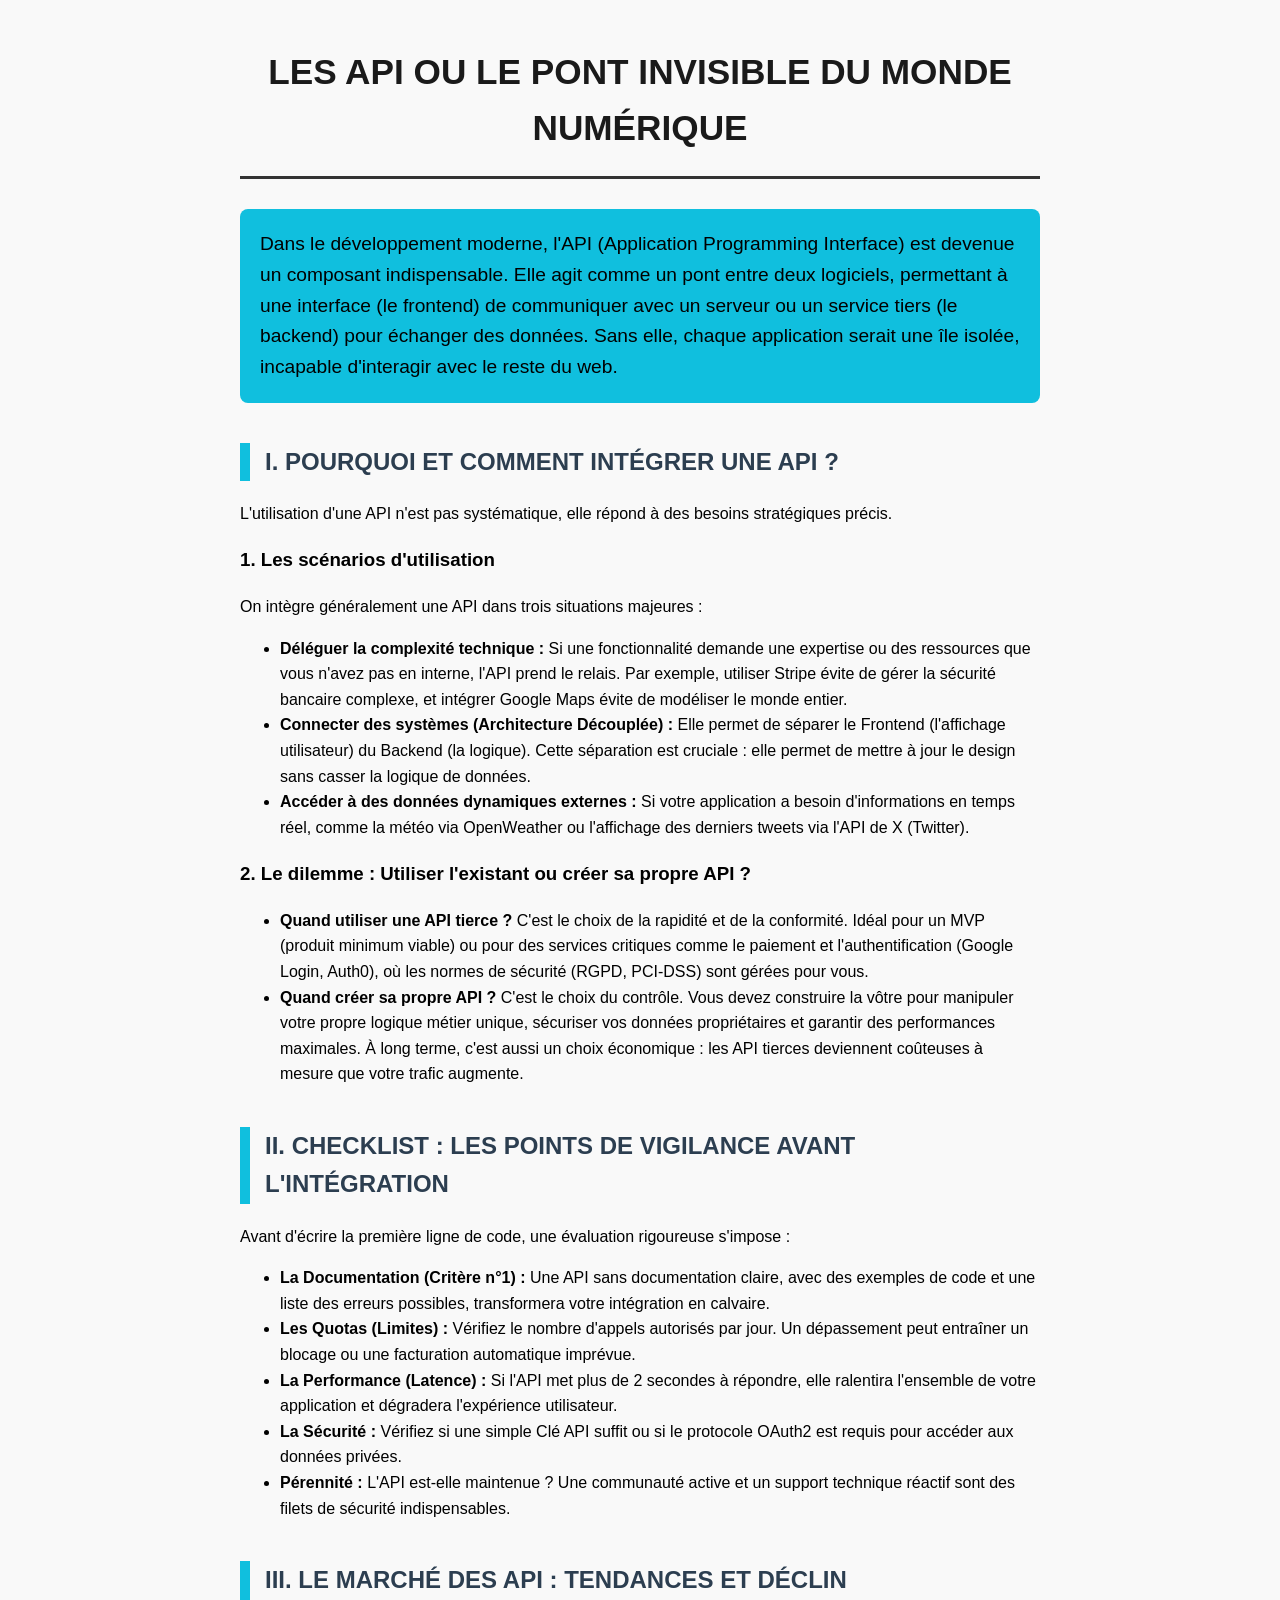
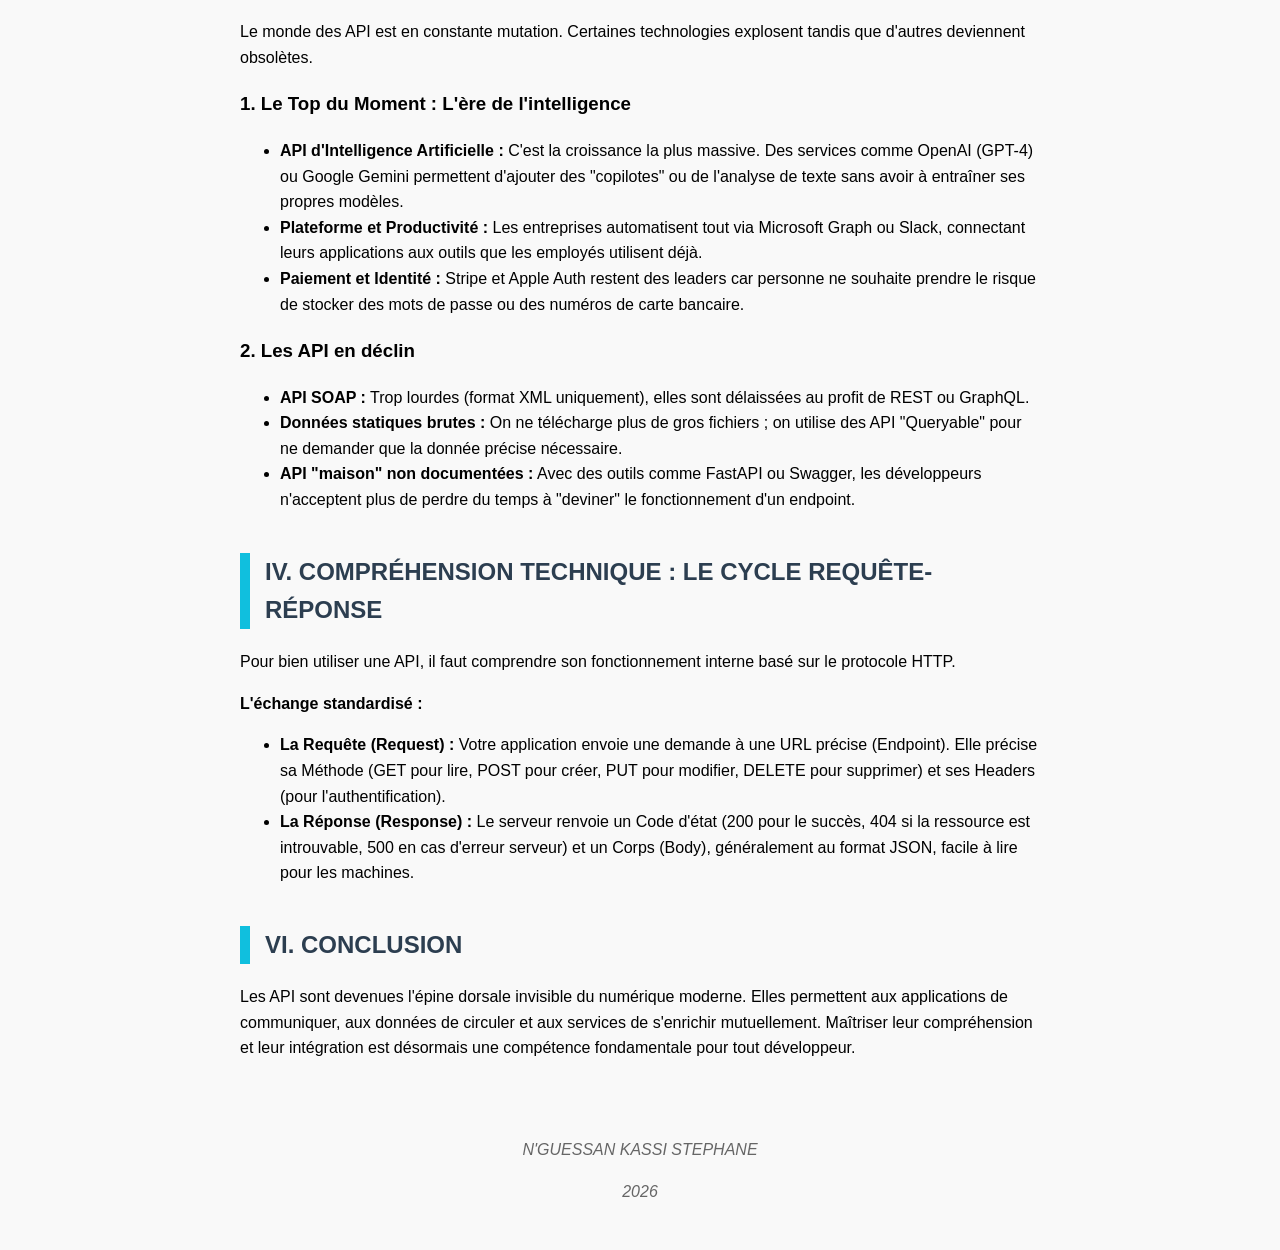
==== API/index.html @ 59008fbf "API" ====
<!DOCTYPE html>
<html lang="fr">
<head>
    <meta charset="UTF-8">
    <meta name="viewport" content="width=device-width, initial-scale=1.0">
    <link rel="stylesheet" href="style.css">
    <title>Comprendre les API - Le Pont Invisible du Numérique</title>
</head>
<body>
    <h1> LES API OU  LE PONT INVISIBLE DU MONDE NUMÉRIQUE</h1>
    
    <p class="intro">
        Dans le développement moderne, l'API (Application Programming Interface) est devenue un composant indispensable. 
        Elle agit comme un pont entre deux logiciels, permettant à une interface (le frontend) de communiquer avec 
        un serveur ou un service tiers (le backend) pour échanger des données. Sans elle, chaque application serait 
        une île isolée, incapable d'interagir avec le reste du web.
    </p>

    <h2>I. POURQUOI ET COMMENT INTÉGRER UNE API ?</h2>
    <p>
        L'utilisation d'une API n'est pas systématique, elle répond à des besoins stratégiques précis.
    </p>

    <h3>1. Les scénarios d'utilisation</h3>
    <p>On intègre généralement une API dans trois situations majeures :</p>
    <ul>
        <li><strong>Déléguer la complexité technique :</strong> Si une fonctionnalité demande une expertise ou des ressources que vous n'avez pas en interne, l'API prend le relais. Par exemple, utiliser Stripe évite de gérer la sécurité bancaire complexe, et intégrer Google Maps évite de modéliser le monde entier.</li>
        <li><strong>Connecter des systèmes (Architecture Découplée) :</strong> Elle permet de séparer le Frontend (l'affichage utilisateur) du Backend (la logique). Cette séparation est cruciale : elle permet de mettre à jour le design sans casser la logique de données.</li>
        <li><strong>Accéder à des données dynamiques externes :</strong> Si votre application a besoin d'informations en temps réel, comme la météo via OpenWeather ou l'affichage des derniers tweets via l'API de X (Twitter).</li>
    </ul>

    <h3>2. Le dilemme : Utiliser l'existant ou créer sa propre API ?</h3>
    <ul>
        <li><strong>Quand utiliser une API tierce ?</strong> C'est le choix de la rapidité et de la conformité. Idéal pour un MVP (produit minimum viable) ou pour des services critiques comme le paiement et l'authentification (Google Login, Auth0), où les normes de sécurité (RGPD, PCI-DSS) sont gérées pour vous.</li>
        <li><strong>Quand créer sa propre API ?</strong> C'est le choix du contrôle. Vous devez construire la vôtre pour manipuler votre propre logique métier unique, sécuriser vos données propriétaires et garantir des performances maximales. À long terme, c'est aussi un choix économique : les API tierces deviennent coûteuses à mesure que votre trafic augmente.</li>
    </ul>

    <h2>II. CHECKLIST : LES POINTS DE VIGILANCE AVANT L'INTÉGRATION</h2>
    <p>Avant d'écrire la première ligne de code, une évaluation rigoureuse s'impose :</p>
    <ul>
        <li><strong>La Documentation (Critère n°1) :</strong> Une API sans documentation claire, avec des exemples de code et une liste des erreurs possibles, transformera votre intégration en calvaire.</li>
        <li><strong>Les Quotas (Limites) :</strong> Vérifiez le nombre d'appels autorisés par jour. Un dépassement peut entraîner un blocage ou une facturation automatique imprévue.</li>
        <li><strong>La Performance (Latence) :</strong> Si l'API met plus de 2 secondes à répondre, elle ralentira l'ensemble de votre application et dégradera l'expérience utilisateur.</li>
        <li><strong>La Sécurité :</strong> Vérifiez si une simple Clé API suffit ou si le protocole OAuth2 est requis pour accéder aux données privées.</li>
        <li><strong>Pérennité :</strong> L'API est-elle maintenue ? Une communauté active et un support technique réactif sont des filets de sécurité indispensables.</li>
    </ul>

    <h2>III. LE MARCHÉ DES API : TENDANCES ET DÉCLIN</h2>
    <p>Le monde des API est en constante mutation. Certaines technologies explosent tandis que d'autres deviennent obsolètes.</p>

    <h3>1. Le Top du Moment : L'ère de l'intelligence</h3>
    <ul>
        <li><strong>API d'Intelligence Artificielle :</strong> C'est la croissance la plus massive. Des services comme OpenAI (GPT-4) ou Google Gemini permettent d'ajouter des "copilotes" ou de l'analyse de texte sans avoir à entraîner ses propres modèles.</li>
        <li><strong>Plateforme et Productivité :</strong> Les entreprises automatisent tout via Microsoft Graph ou Slack, connectant leurs applications aux outils que les employés utilisent déjà.</li>
        <li><strong>Paiement et Identité :</strong> Stripe et Apple Auth restent des leaders car personne ne souhaite prendre le risque de stocker des mots de passe ou des numéros de carte bancaire.</li>
    </ul>

    <h3>2. Les API en déclin</h3>
    <ul>
        <li><strong>API SOAP :</strong> Trop lourdes (format XML uniquement), elles sont délaissées au profit de REST ou GraphQL.</li>
        <li><strong>Données statiques brutes :</strong> On ne télécharge plus de gros fichiers ; on utilise des API "Queryable" pour ne demander que la donnée précise nécessaire.</li>
        <li><strong>API "maison" non documentées :</strong> Avec des outils comme FastAPI ou Swagger, les développeurs n'acceptent plus de perdre du temps à "deviner" le fonctionnement d'un endpoint.</li>
    </ul>

    <h2>IV. COMPRÉHENSION TECHNIQUE : LE CYCLE REQUÊTE-RÉPONSE</h2>
    <p>Pour bien utiliser une API, il faut comprendre son fonctionnement interne basé sur le protocole HTTP.</p>
    <p><strong>L'échange standardisé :</strong></p>
    <ul>
        <li><strong>La Requête (Request) :</strong> Votre application envoie une demande à une URL précise (Endpoint). Elle précise sa Méthode (GET pour lire, POST pour créer, PUT pour modifier, DELETE pour supprimer) et ses Headers (pour l'authentification).</li>
        <li><strong>La Réponse (Response) :</strong> Le serveur renvoie un Code d'état (200 pour le succès, 404 si la ressource est introuvable, 500 en cas d'erreur serveur) et un Corps (Body), généralement au format JSON, facile à lire pour les machines.</li>
    </ul>

    

    <h2>VI. CONCLUSION</h2>
    <p>
        Les API sont devenues l'épine dorsale invisible du numérique moderne. Elles permettent aux applications 
        de communiquer, aux données de circuler et aux services de s'enrichir mutuellement. Maîtriser leur 
        compréhension et leur intégration est désormais une compétence fondamentale pour tout développeur.
    </p>

    <footer>
        <p>N'GUESSAN KASSI STEPHANE</p>
        <p>2026</p>
    </footer>
</body>
</html>
---- API/style.css ----
body {
            font-family: Arial, sans-serif;
            line-height: 1.6;
            max-width: 800px;
            margin: 0 auto;
            padding: 20px;
            background: #f9f9f9;
        }

        h1 {
            font-size: 2.2rem;
            color: #1a1a1a;
            text-align: center;
            border-bottom: 3px solid #333;
            padding-bottom: 20px;
        }

        .intro {
            font-size: 1.2rem;
            background: #10bfde;
            padding: 20px;
            border-radius: 8px;
            margin: 30px 0;
        }

        h2 {
            color: #2c3e50;
            border-left: 10px solid #10bfde;
            padding-left: 15px;
            margin-top: 40px;
        }

        

       

        footer {
            text-align: center;
            margin-top: 50px;
            padding: 10px;
            color: #666;
            font-style: italic;
        }
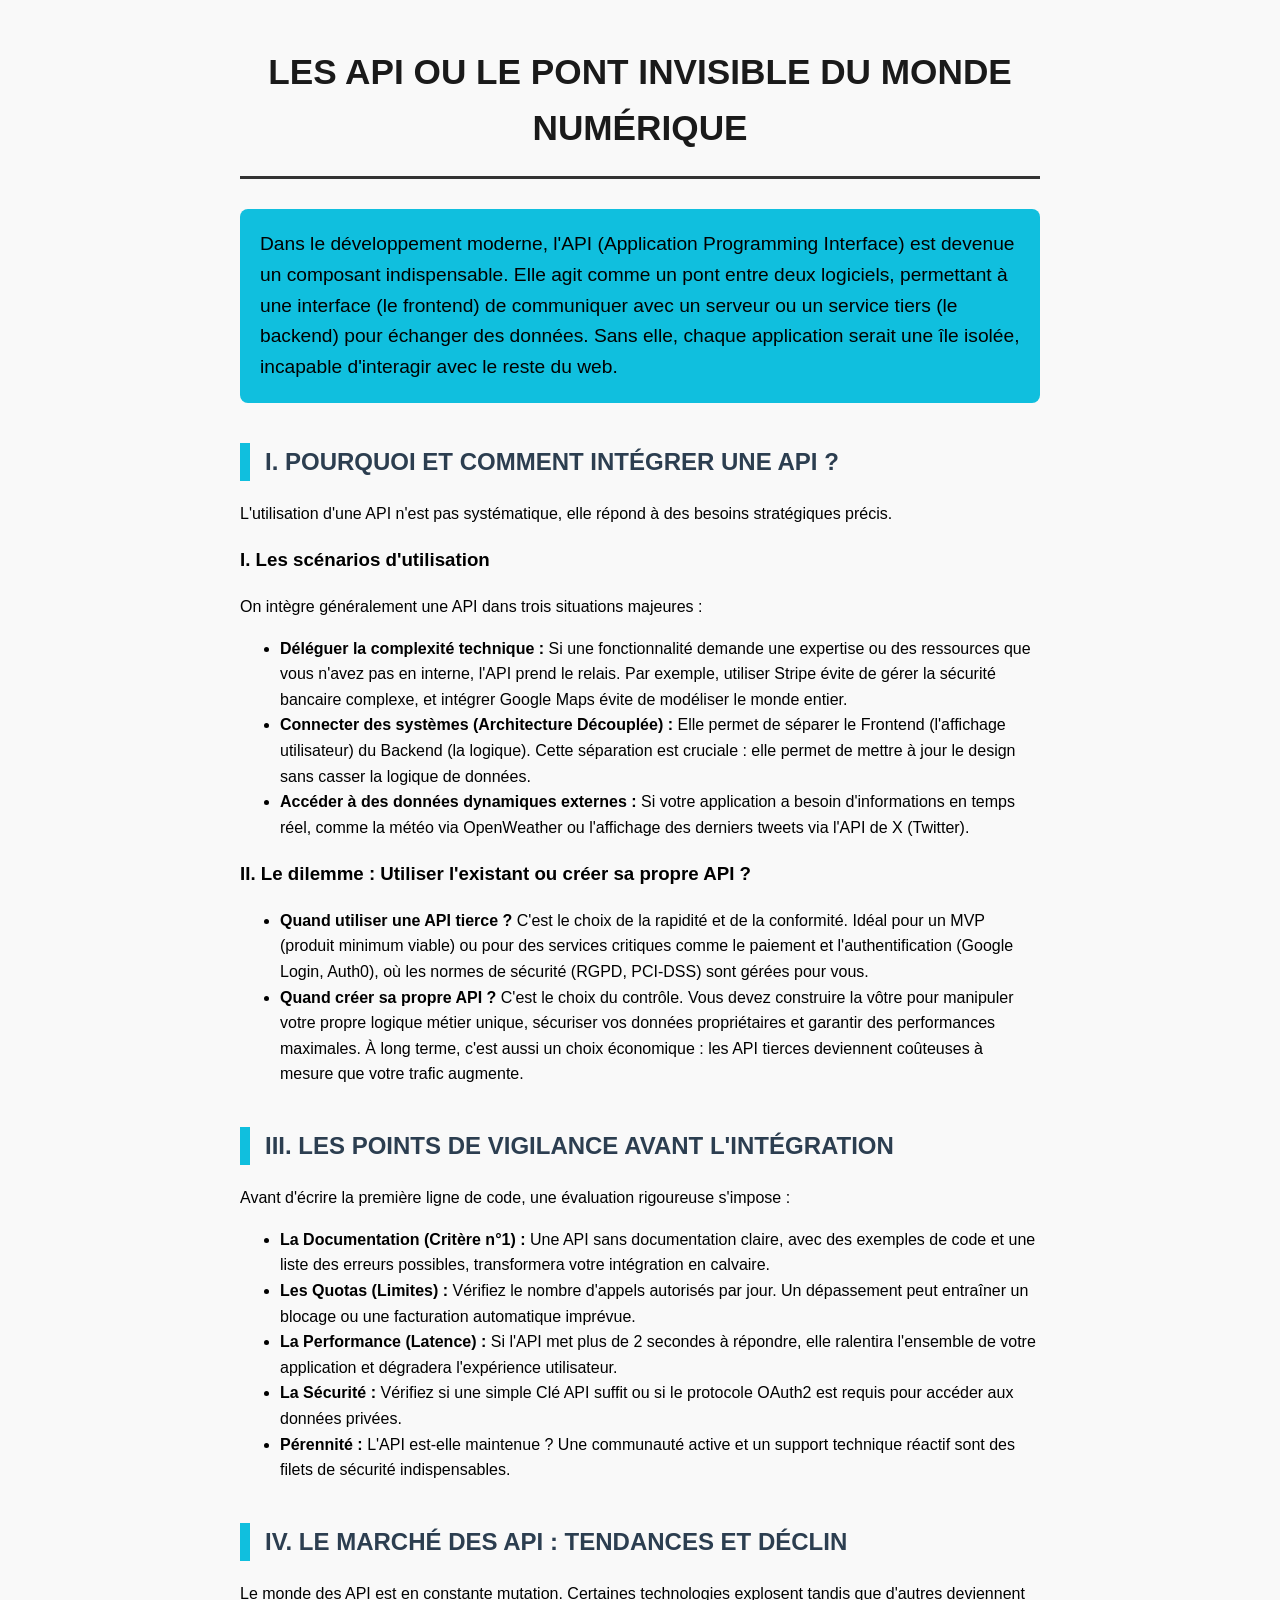
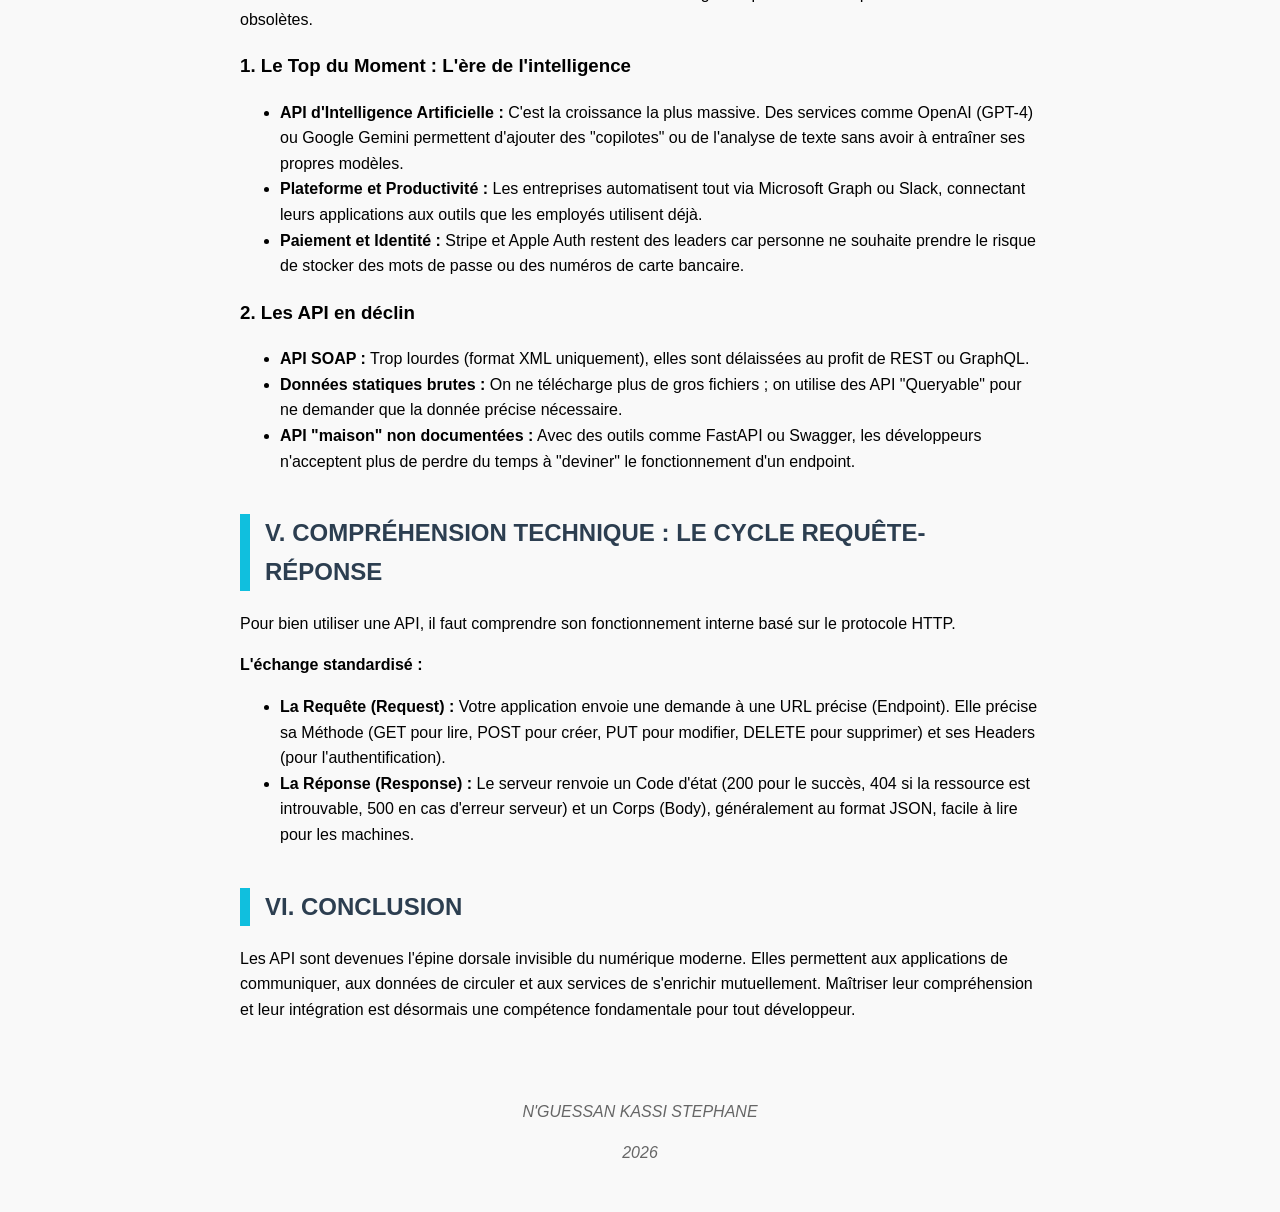
==== commit cc88e8db: "correction" ====
--- a/API/index.html
+++ b/API/index.html
@@ -21,7 +21,7 @@
         L'utilisation d'une API n'est pas systématique, elle répond à des besoins stratégiques précis.
     </p>
 
-    <h3>1. Les scénarios d'utilisation</h3>
+    <h3>I. Les scénarios d'utilisation</h3>
     <p>On intègre généralement une API dans trois situations majeures :</p>
     <ul>
         <li><strong>Déléguer la complexité technique :</strong> Si une fonctionnalité demande une expertise ou des ressources que vous n'avez pas en interne, l'API prend le relais. Par exemple, utiliser Stripe évite de gérer la sécurité bancaire complexe, et intégrer Google Maps évite de modéliser le monde entier.</li>
@@ -29,13 +29,13 @@
         <li><strong>Accéder à des données dynamiques externes :</strong> Si votre application a besoin d'informations en temps réel, comme la météo via OpenWeather ou l'affichage des derniers tweets via l'API de X (Twitter).</li>
     </ul>
 
-    <h3>2. Le dilemme : Utiliser l'existant ou créer sa propre API ?</h3>
+    <h3>II. Le dilemme : Utiliser l'existant ou créer sa propre API ?</h3>
     <ul>
         <li><strong>Quand utiliser une API tierce ?</strong> C'est le choix de la rapidité et de la conformité. Idéal pour un MVP (produit minimum viable) ou pour des services critiques comme le paiement et l'authentification (Google Login, Auth0), où les normes de sécurité (RGPD, PCI-DSS) sont gérées pour vous.</li>
         <li><strong>Quand créer sa propre API ?</strong> C'est le choix du contrôle. Vous devez construire la vôtre pour manipuler votre propre logique métier unique, sécuriser vos données propriétaires et garantir des performances maximales. À long terme, c'est aussi un choix économique : les API tierces deviennent coûteuses à mesure que votre trafic augmente.</li>
     </ul>
 
-    <h2>II. CHECKLIST : LES POINTS DE VIGILANCE AVANT L'INTÉGRATION</h2>
+    <h2>III. LES POINTS DE VIGILANCE AVANT L'INTÉGRATION</h2>
     <p>Avant d'écrire la première ligne de code, une évaluation rigoureuse s'impose :</p>
     <ul>
         <li><strong>La Documentation (Critère n°1) :</strong> Une API sans documentation claire, avec des exemples de code et une liste des erreurs possibles, transformera votre intégration en calvaire.</li>
@@ -45,7 +45,7 @@
         <li><strong>Pérennité :</strong> L'API est-elle maintenue ? Une communauté active et un support technique réactif sont des filets de sécurité indispensables.</li>
     </ul>
 
-    <h2>III. LE MARCHÉ DES API : TENDANCES ET DÉCLIN</h2>
+    <h2>IV. LE MARCHÉ DES API : TENDANCES ET DÉCLIN</h2>
     <p>Le monde des API est en constante mutation. Certaines technologies explosent tandis que d'autres deviennent obsolètes.</p>
 
     <h3>1. Le Top du Moment : L'ère de l'intelligence</h3>
@@ -62,7 +62,7 @@
         <li><strong>API "maison" non documentées :</strong> Avec des outils comme FastAPI ou Swagger, les développeurs n'acceptent plus de perdre du temps à "deviner" le fonctionnement d'un endpoint.</li>
     </ul>
 
-    <h2>IV. COMPRÉHENSION TECHNIQUE : LE CYCLE REQUÊTE-RÉPONSE</h2>
+    <h2>V. COMPRÉHENSION TECHNIQUE : LE CYCLE REQUÊTE-RÉPONSE</h2>
     <p>Pour bien utiliser une API, il faut comprendre son fonctionnement interne basé sur le protocole HTTP.</p>
     <p><strong>L'échange standardisé :</strong></p>
     <ul>
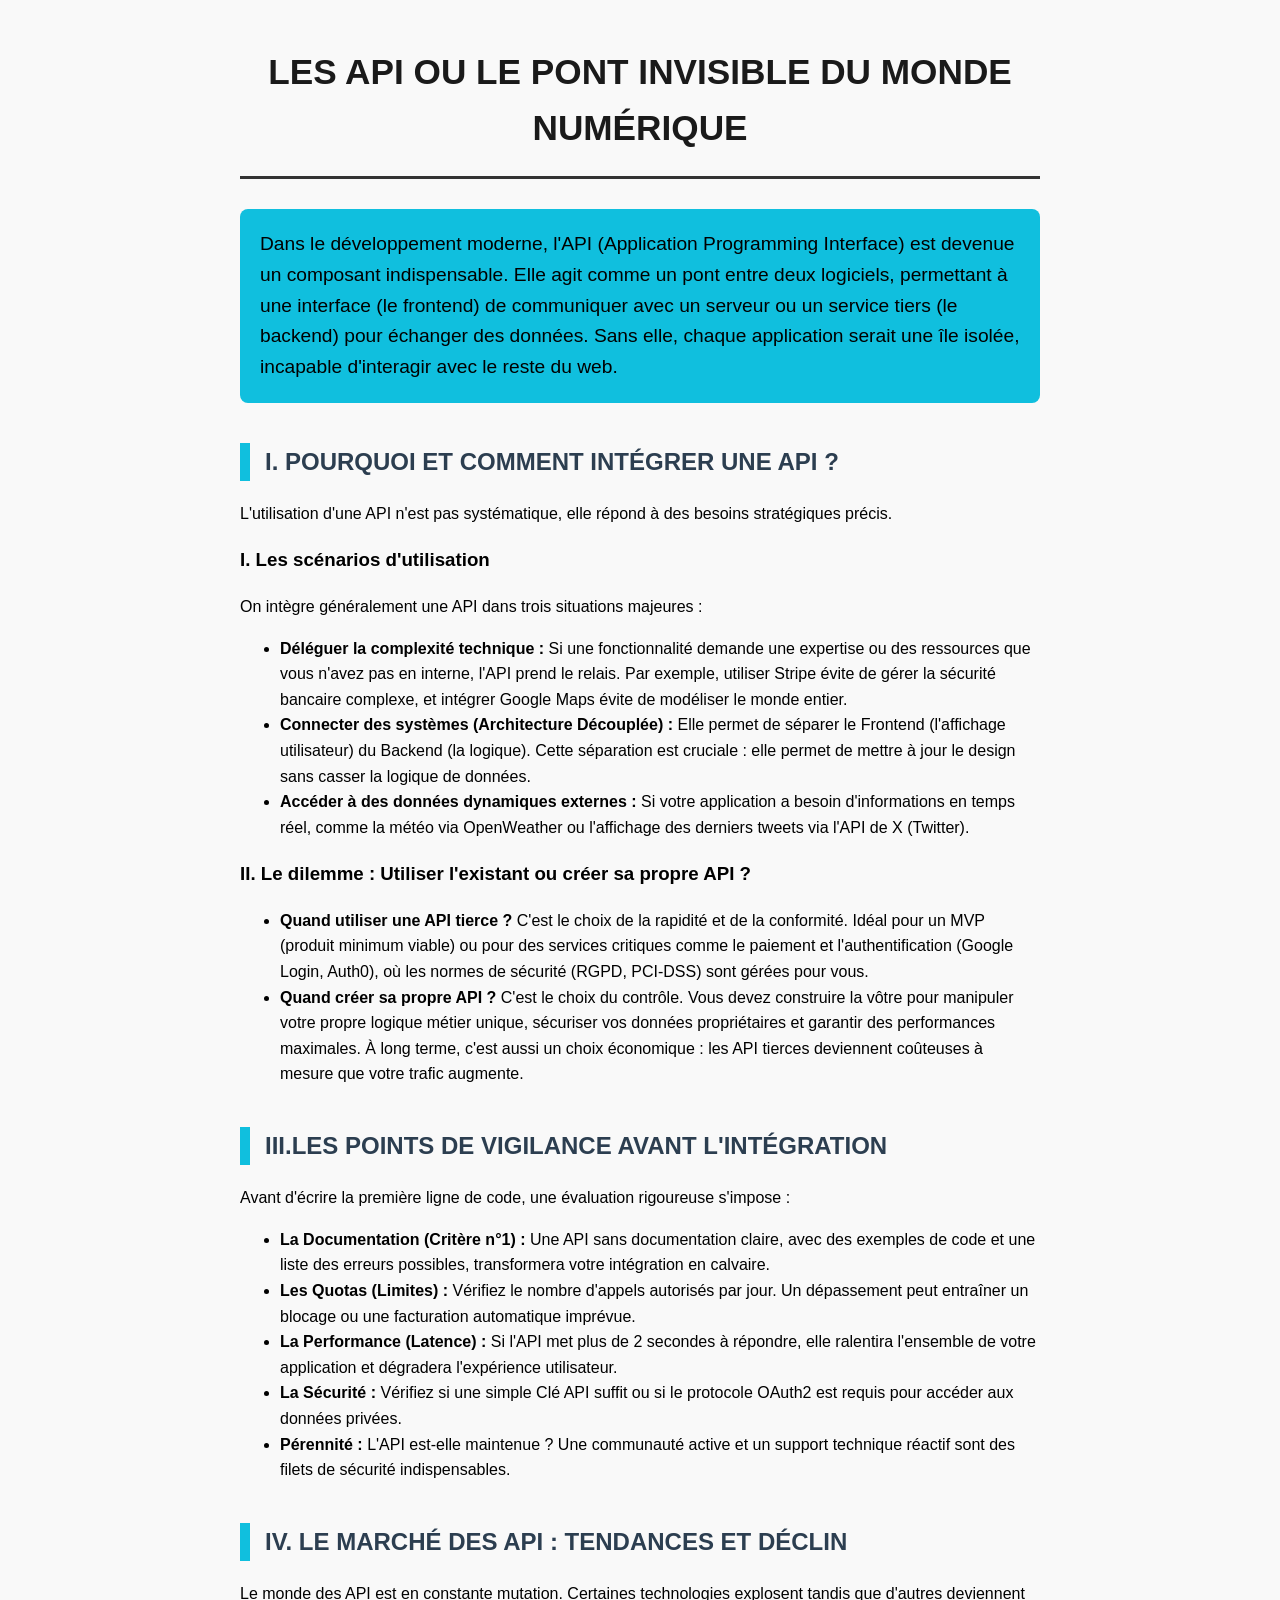
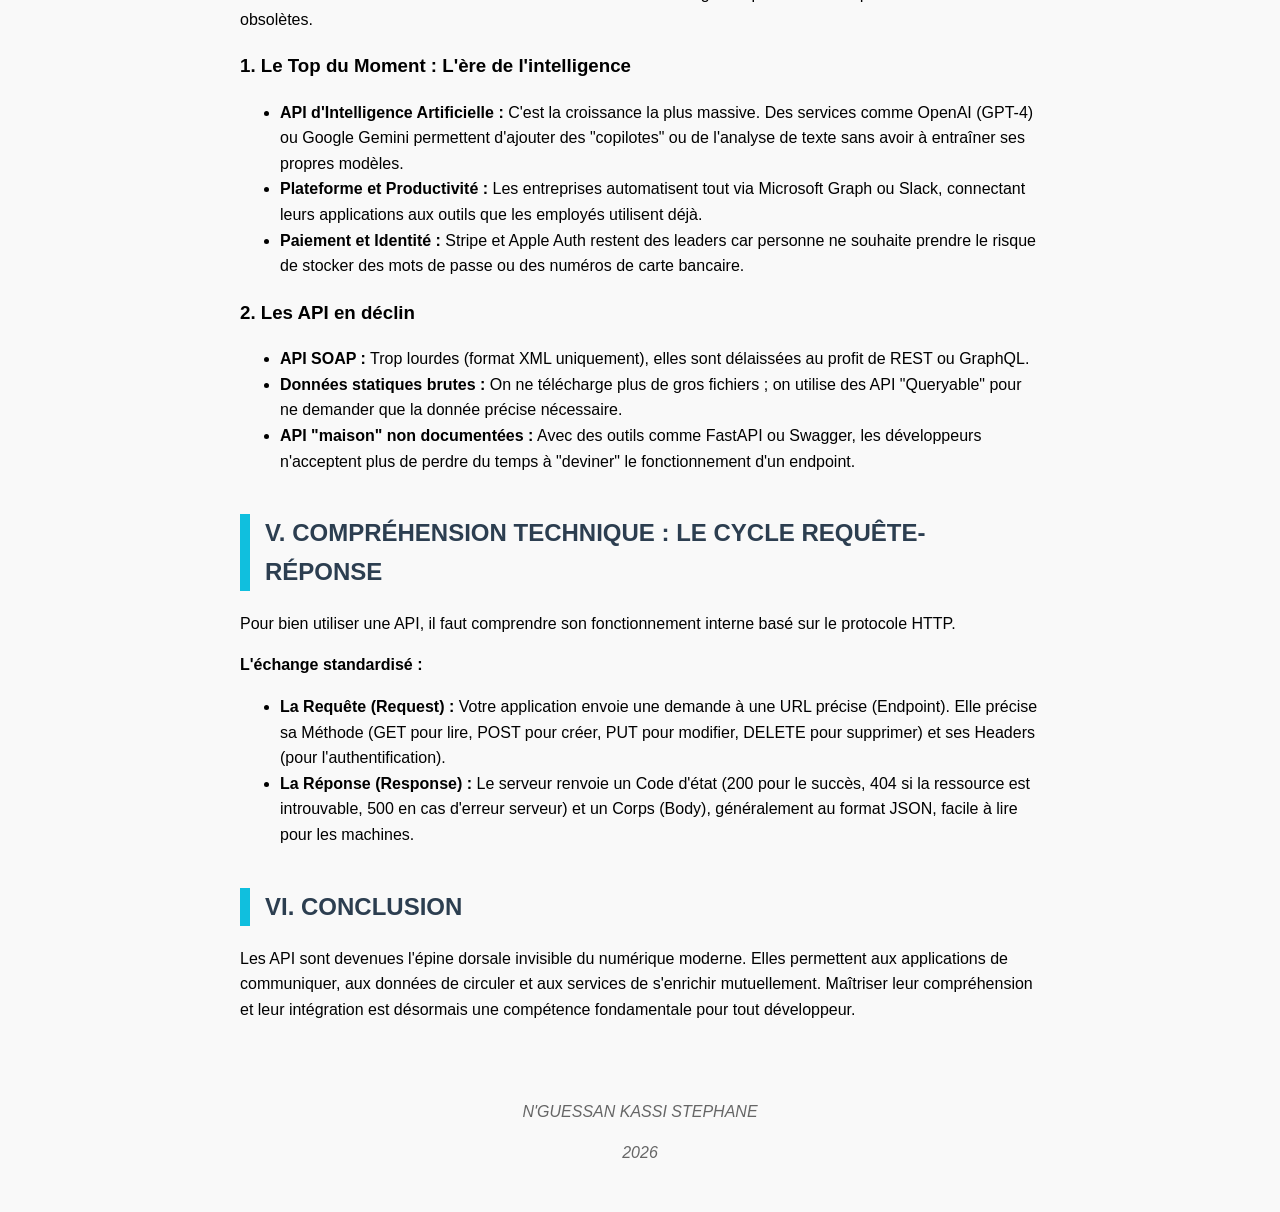
==== commit dfbeb343: "aa" ====
--- a/API/index.html
+++ b/API/index.html
@@ -35,7 +35,7 @@
         <li><strong>Quand créer sa propre API ?</strong> C'est le choix du contrôle. Vous devez construire la vôtre pour manipuler votre propre logique métier unique, sécuriser vos données propriétaires et garantir des performances maximales. À long terme, c'est aussi un choix économique : les API tierces deviennent coûteuses à mesure que votre trafic augmente.</li>
     </ul>
 
-    <h2>III. LES POINTS DE VIGILANCE AVANT L'INTÉGRATION</h2>
+    <h2>III.LES POINTS DE VIGILANCE AVANT L'INTÉGRATION</h2>
     <p>Avant d'écrire la première ligne de code, une évaluation rigoureuse s'impose :</p>
     <ul>
         <li><strong>La Documentation (Critère n°1) :</strong> Une API sans documentation claire, avec des exemples de code et une liste des erreurs possibles, transformera votre intégration en calvaire.</li>
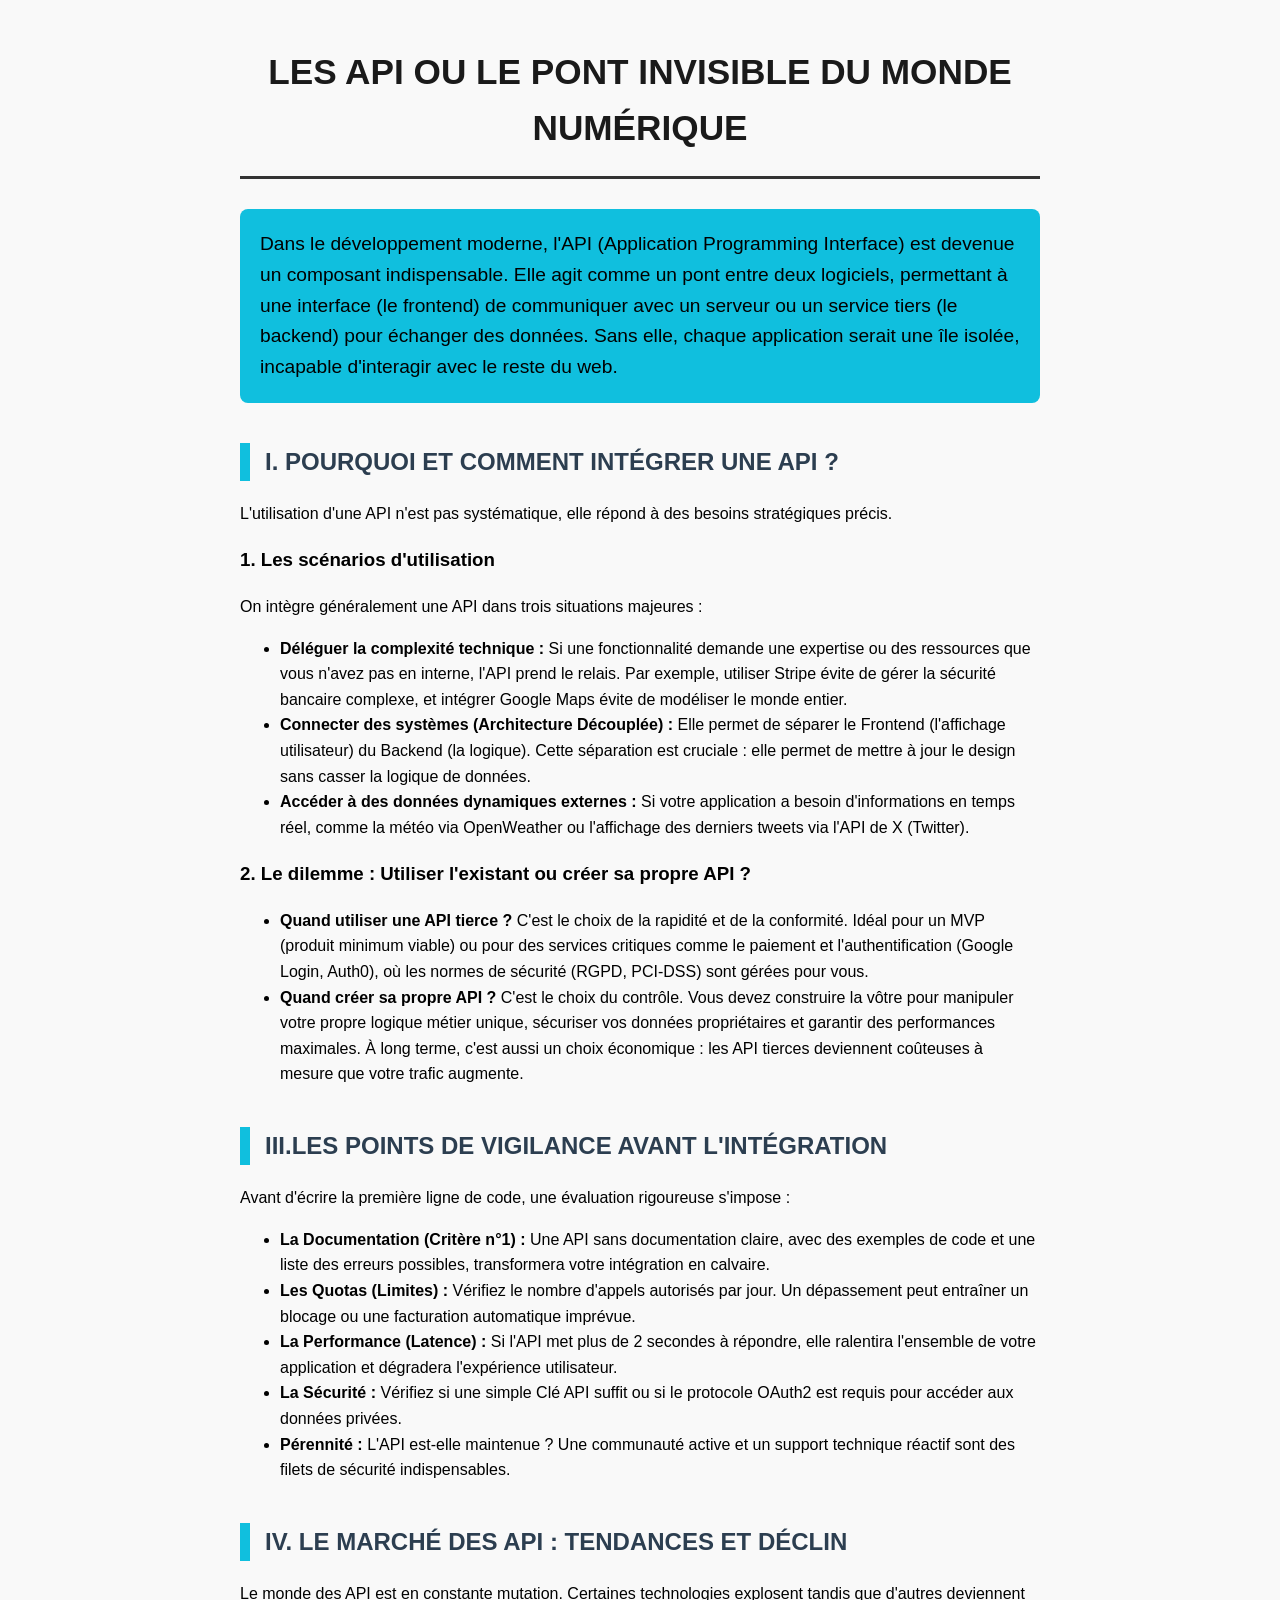
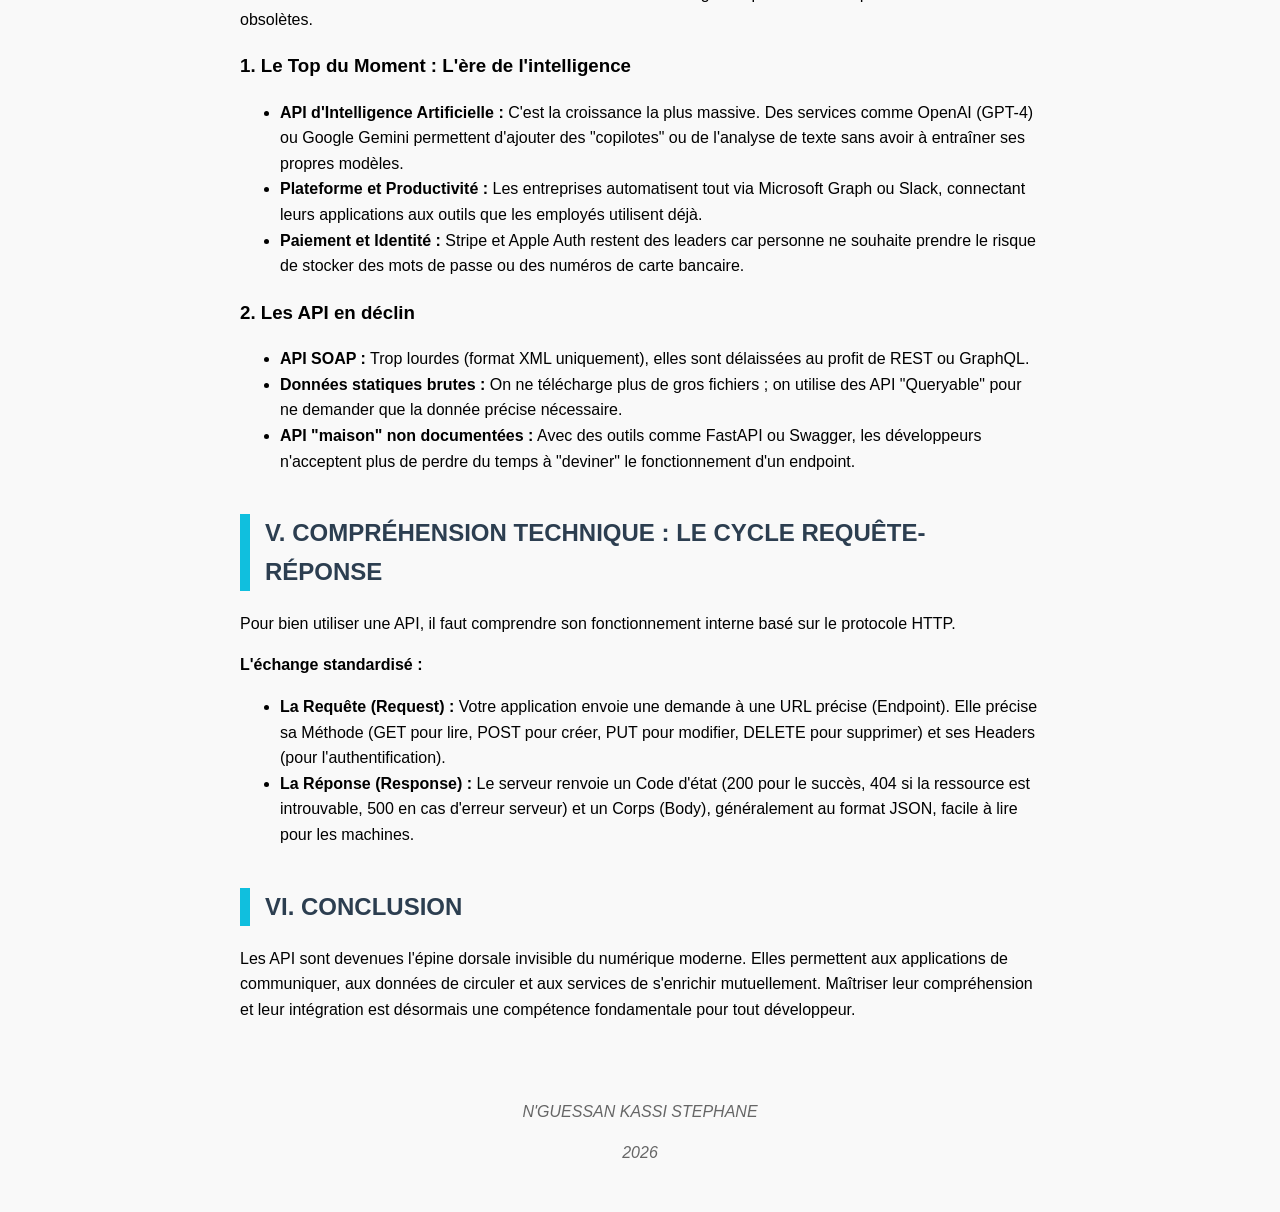
==== commit 7499ffb9: "Update index.html" ====
--- a/API/index.html
+++ b/API/index.html
@@ -21,7 +21,7 @@
         L'utilisation d'une API n'est pas systématique, elle répond à des besoins stratégiques précis.
     </p>
 
-    <h3>I. Les scénarios d'utilisation</h3>
+    <h3>1. Les scénarios d'utilisation</h3>
     <p>On intègre généralement une API dans trois situations majeures :</p>
     <ul>
         <li><strong>Déléguer la complexité technique :</strong> Si une fonctionnalité demande une expertise ou des ressources que vous n'avez pas en interne, l'API prend le relais. Par exemple, utiliser Stripe évite de gérer la sécurité bancaire complexe, et intégrer Google Maps évite de modéliser le monde entier.</li>
@@ -29,7 +29,7 @@
         <li><strong>Accéder à des données dynamiques externes :</strong> Si votre application a besoin d'informations en temps réel, comme la météo via OpenWeather ou l'affichage des derniers tweets via l'API de X (Twitter).</li>
     </ul>
 
-    <h3>II. Le dilemme : Utiliser l'existant ou créer sa propre API ?</h3>
+    <h3>2. Le dilemme : Utiliser l'existant ou créer sa propre API ?</h3>
     <ul>
         <li><strong>Quand utiliser une API tierce ?</strong> C'est le choix de la rapidité et de la conformité. Idéal pour un MVP (produit minimum viable) ou pour des services critiques comme le paiement et l'authentification (Google Login, Auth0), où les normes de sécurité (RGPD, PCI-DSS) sont gérées pour vous.</li>
         <li><strong>Quand créer sa propre API ?</strong> C'est le choix du contrôle. Vous devez construire la vôtre pour manipuler votre propre logique métier unique, sécuriser vos données propriétaires et garantir des performances maximales. À long terme, c'est aussi un choix économique : les API tierces deviennent coûteuses à mesure que votre trafic augmente.</li>
